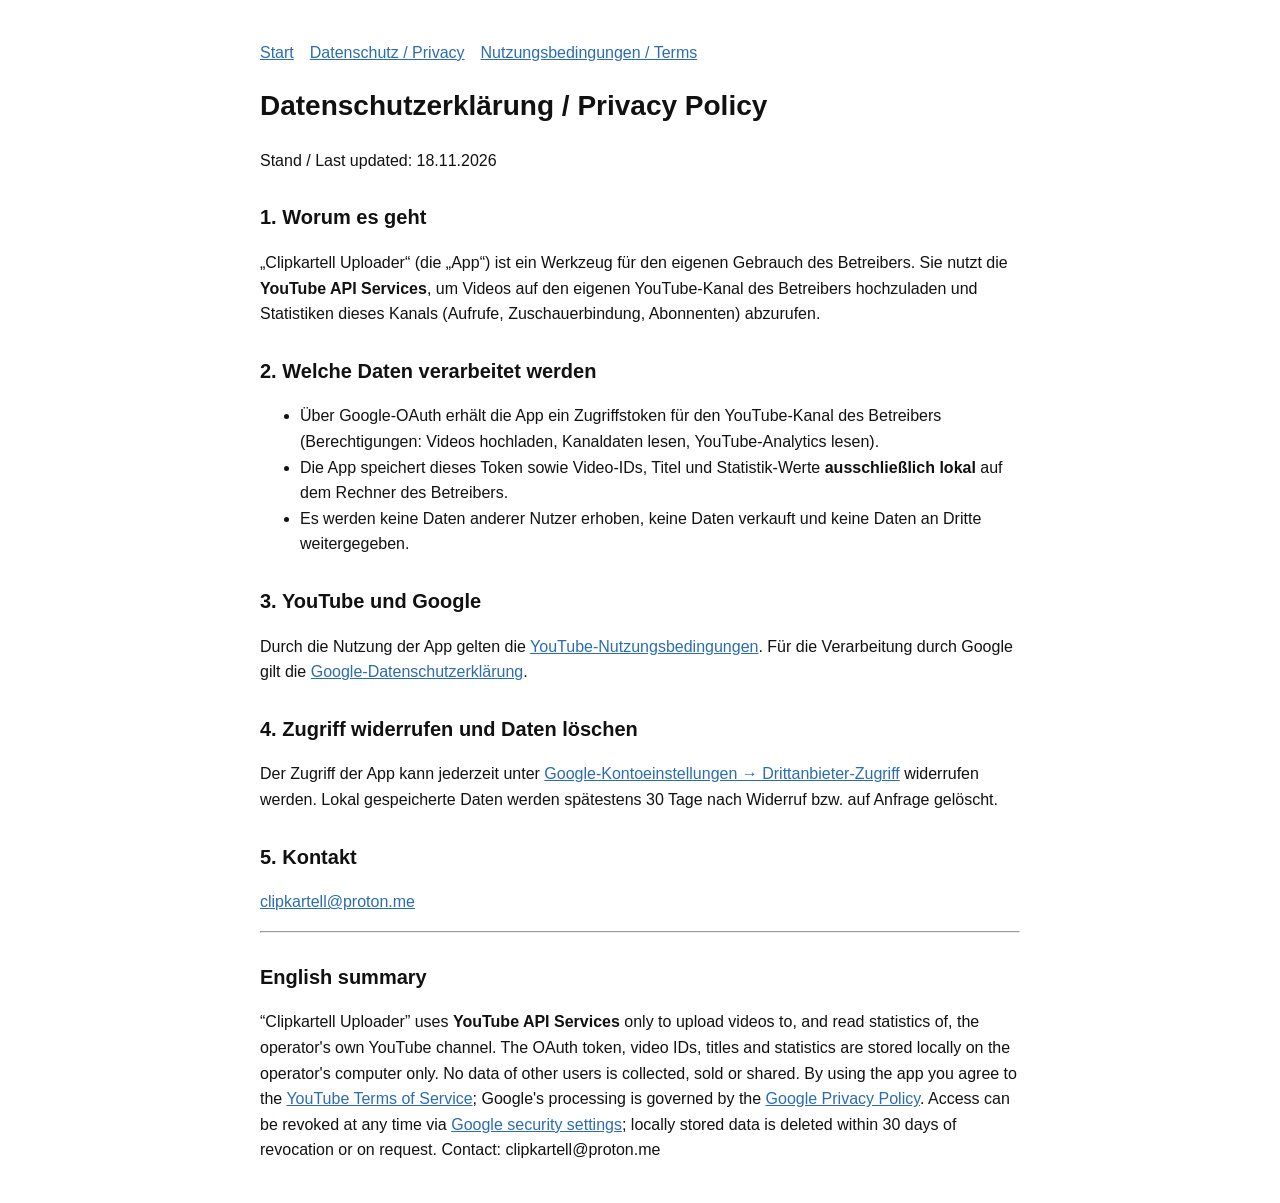
==== privacy.html @ 9aca3e97 "Add privacy policy page for Clipkartell Uploader" ====
<!DOCTYPE html><html lang="de"><head><meta charset="utf-8"><meta name="viewport" content="width=device-width,initial-scale=1">
<title>Datenschutz – Clipkartell</title><link rel="stylesheet" href="style.css"></head><body>
<nav><a href="index.html">Start</a><a href="privacy.html">Datenschutz / Privacy</a><a href="terms.html">Nutzungsbedingungen / Terms</a></nav>
<h1>Datenschutzerklärung / Privacy Policy</h1>
<p>Stand / Last updated: 18.11.2026</p>
<h2>1. Worum es geht</h2>
<p>„Clipkartell Uploader“ (die „App“) ist ein Werkzeug für den eigenen Gebrauch des Betreibers. Sie nutzt die <strong>YouTube API Services</strong>, um Videos auf den eigenen YouTube-Kanal des Betreibers hochzuladen und Statistiken dieses Kanals (Aufrufe, Zuschauerbindung, Abonnenten) abzurufen.</p>
<h2>2. Welche Daten verarbeitet werden</h2>
<ul>
<li>Über Google-OAuth erhält die App ein Zugriffstoken für den YouTube-Kanal des Betreibers (Berechtigungen: Videos hochladen, Kanaldaten lesen, YouTube-Analytics lesen).</li>
<li>Die App speichert dieses Token sowie Video-IDs, Titel und Statistik-Werte <strong>ausschließlich lokal</strong> auf dem Rechner des Betreibers.</li>
<li>Es werden keine Daten anderer Nutzer erhoben, keine Daten verkauft und keine Daten an Dritte weitergegeben.</li>
</ul>
<h2>3. YouTube und Google</h2>
<p>Durch die Nutzung der App gelten die <a href="https://www.youtube.com/t/terms">YouTube-Nutzungsbedingungen</a>. Für die Verarbeitung durch Google gilt die <a href="https://policies.google.com/privacy">Google-Datenschutzerklärung</a>.</p>
<h2>4. Zugriff widerrufen und Daten löschen</h2>
<p>Der Zugriff der App kann jederzeit unter <a href="https://security.google.com/settings/security/permissions">Google-Kontoeinstellungen → Drittanbieter-Zugriff</a> widerrufen werden. Lokal gespeicherte Daten werden spätestens 30 Tage nach Widerruf bzw. auf Anfrage gelöscht.</p>
<h2>5. Kontakt</h2>
<p><a href="mailto:clipkartell@proton.me">clipkartell@proton.me</a></p>
<hr>
<h2>English summary</h2>
<p>“Clipkartell Uploader” uses <strong>YouTube API Services</strong> only to upload videos to, and read statistics of, the operator's own YouTube channel. The OAuth token, video IDs, titles and statistics are stored locally on the operator's computer only. No data of other users is collected, sold or shared. By using the app you agree to the <a href="https://www.youtube.com/t/terms">YouTube Terms of Service</a>; Google's processing is governed by the <a href="https://policies.google.com/privacy">Google Privacy Policy</a>. Access can be revoked at any time via <a href="https://security.google.com/settings/security/permissions">Google security settings</a>; locally stored data is deleted within 30 days of revocation or on request. Contact: clipkartell@proton.me</p>
</body></html>
---- style.css ----
body{font-family:-apple-system,Segoe UI,Arial,sans-serif;max-width:760px;margin:40px auto;padding:0 20px;line-height:1.6;color:#111}
h1{font-size:28px}h2{font-size:20px;margin-top:28px}a{color:#2b6cb0}nav a{margin-right:16px}footer{margin-top:48px;font-size:14px;color:#666}
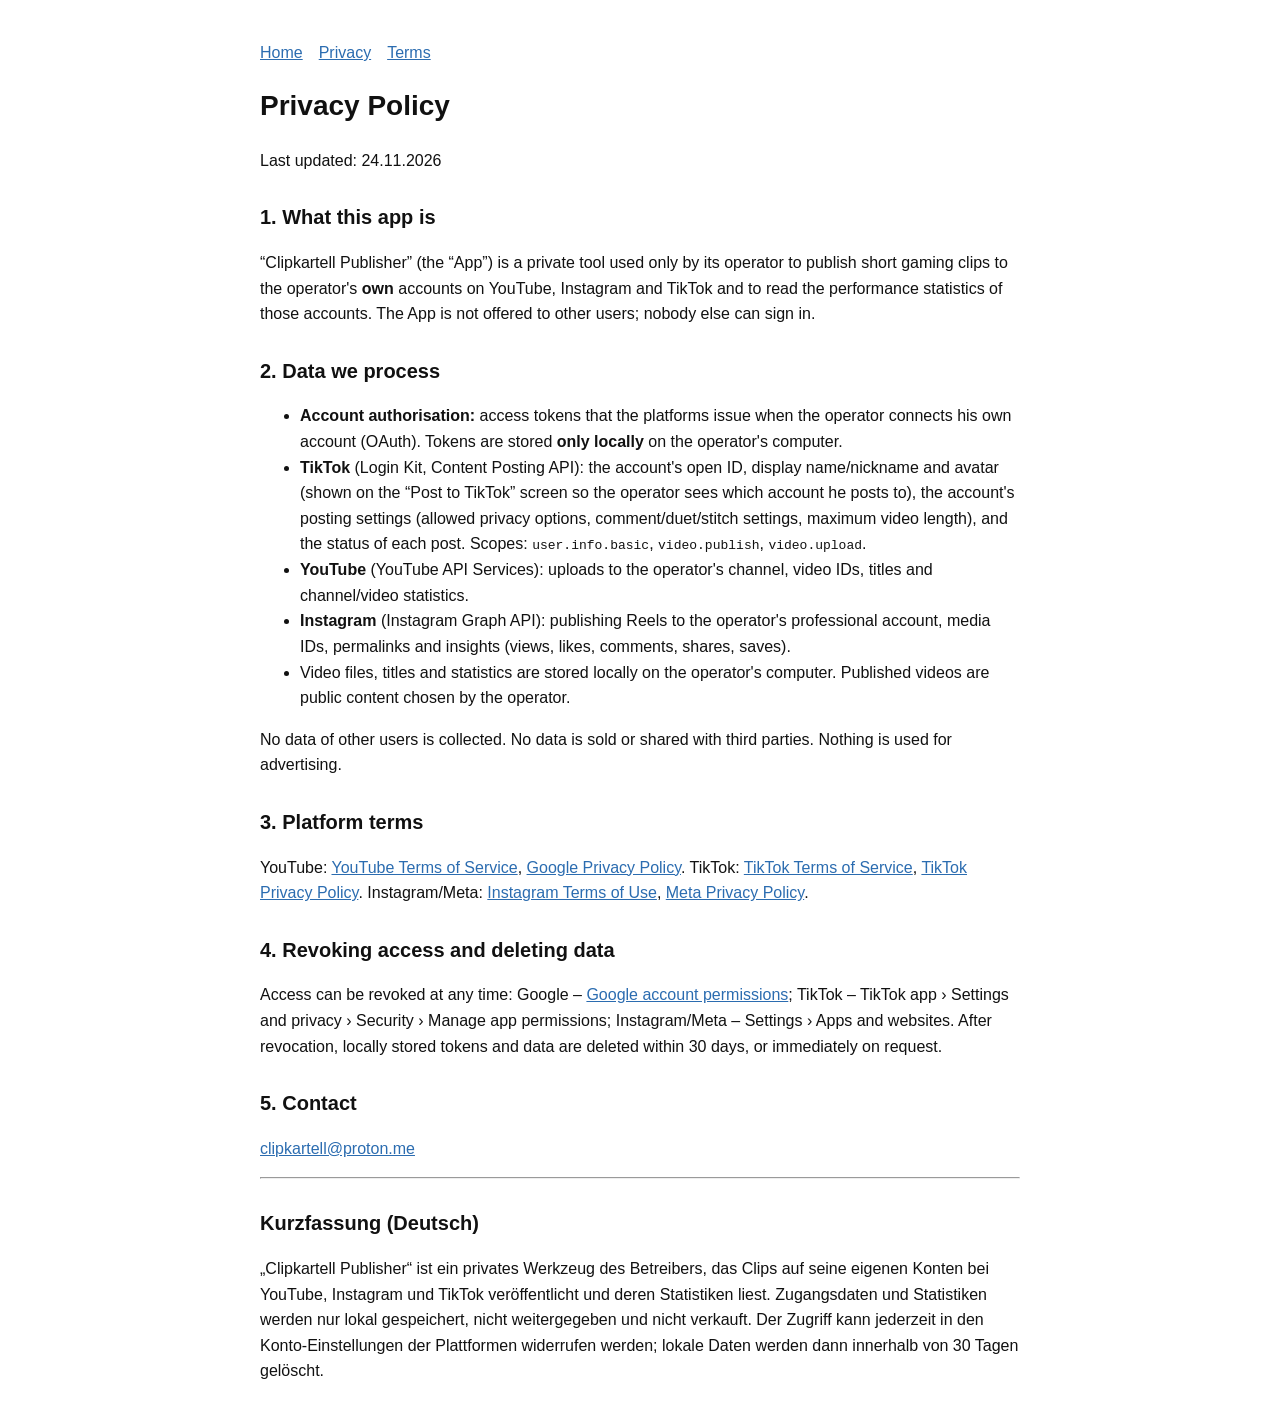
==== commit afd15ed8: "Privacy policy: add TikTok + Instagram" ====
--- a/privacy.html
+++ b/privacy.html
@@ -1,23 +1,26 @@
-<!DOCTYPE html><html lang="de"><head><meta charset="utf-8"><meta name="viewport" content="width=device-width,initial-scale=1">
-<title>Datenschutz – Clipkartell</title><link rel="stylesheet" href="style.css"></head><body>
-<nav><a href="index.html">Start</a><a href="privacy.html">Datenschutz / Privacy</a><a href="terms.html">Nutzungsbedingungen / Terms</a></nav>
-<h1>Datenschutzerklärung / Privacy Policy</h1>
-<p>Stand / Last updated: 18.11.2026</p>
-<h2>1. Worum es geht</h2>
-<p>„Clipkartell Uploader“ (die „App“) ist ein Werkzeug für den eigenen Gebrauch des Betreibers. Sie nutzt die <strong>YouTube API Services</strong>, um Videos auf den eigenen YouTube-Kanal des Betreibers hochzuladen und Statistiken dieses Kanals (Aufrufe, Zuschauerbindung, Abonnenten) abzurufen.</p>
-<h2>2. Welche Daten verarbeitet werden</h2>
+<!DOCTYPE html><html lang="en"><head><meta charset="utf-8"><meta name="viewport" content="width=device-width,initial-scale=1">
+<title>Privacy Policy – Clipkartell</title><link rel="stylesheet" href="style.css"></head><body>
+<nav><a href="index.html">Home</a><a href="privacy.html">Privacy</a><a href="terms.html">Terms</a></nav>
+<h1>Privacy Policy</h1>
+<p>Last updated: 24.11.2026</p>
+<h2>1. What this app is</h2>
+<p>“Clipkartell Publisher” (the “App”) is a private tool used only by its operator to publish short gaming clips to the operator's <strong>own</strong> accounts on YouTube, Instagram and TikTok and to read the performance statistics of those accounts. The App is not offered to other users; nobody else can sign in.</p>
+<h2>2. Data we process</h2>
 <ul>
-<li>Über Google-OAuth erhält die App ein Zugriffstoken für den YouTube-Kanal des Betreibers (Berechtigungen: Videos hochladen, Kanaldaten lesen, YouTube-Analytics lesen).</li>
-<li>Die App speichert dieses Token sowie Video-IDs, Titel und Statistik-Werte <strong>ausschließlich lokal</strong> auf dem Rechner des Betreibers.</li>
-<li>Es werden keine Daten anderer Nutzer erhoben, keine Daten verkauft und keine Daten an Dritte weitergegeben.</li>
+<li><strong>Account authorisation:</strong> access tokens that the platforms issue when the operator connects his own account (OAuth). Tokens are stored <strong>only locally</strong> on the operator's computer.</li>
+<li><strong>TikTok</strong> (Login Kit, Content Posting API): the account's open ID, display name/nickname and avatar (shown on the “Post to TikTok” screen so the operator sees which account he posts to), the account's posting settings (allowed privacy options, comment/duet/stitch settings, maximum video length), and the status of each post. Scopes: <code>user.info.basic</code>, <code>video.publish</code>, <code>video.upload</code>.</li>
+<li><strong>YouTube</strong> (YouTube API Services): uploads to the operator's channel, video IDs, titles and channel/video statistics.</li>
+<li><strong>Instagram</strong> (Instagram Graph API): publishing Reels to the operator's professional account, media IDs, permalinks and insights (views, likes, comments, shares, saves).</li>
+<li>Video files, titles and statistics are stored locally on the operator's computer. Published videos are public content chosen by the operator.</li>
 </ul>
-<h2>3. YouTube und Google</h2>
-<p>Durch die Nutzung der App gelten die <a href="https://www.youtube.com/t/terms">YouTube-Nutzungsbedingungen</a>. Für die Verarbeitung durch Google gilt die <a href="https://policies.google.com/privacy">Google-Datenschutzerklärung</a>.</p>
-<h2>4. Zugriff widerrufen und Daten löschen</h2>
-<p>Der Zugriff der App kann jederzeit unter <a href="https://security.google.com/settings/security/permissions">Google-Kontoeinstellungen → Drittanbieter-Zugriff</a> widerrufen werden. Lokal gespeicherte Daten werden spätestens 30 Tage nach Widerruf bzw. auf Anfrage gelöscht.</p>
-<h2>5. Kontakt</h2>
+<p>No data of other users is collected. No data is sold or shared with third parties. Nothing is used for advertising.</p>
+<h2>3. Platform terms</h2>
+<p>YouTube: <a href="https://www.youtube.com/t/terms">YouTube Terms of Service</a>, <a href="https://policies.google.com/privacy">Google Privacy Policy</a>. TikTok: <a href="https://www.tiktok.com/legal/terms-of-service">TikTok Terms of Service</a>, <a href="https://www.tiktok.com/legal/privacy-policy">TikTok Privacy Policy</a>. Instagram/Meta: <a href="https://help.instagram.com/581066165581870">Instagram Terms of Use</a>, <a href="https://privacycenter.instagram.com/policy">Meta Privacy Policy</a>.</p>
+<h2>4. Revoking access and deleting data</h2>
+<p>Access can be revoked at any time: Google – <a href="https://myaccount.google.com/permissions">Google account permissions</a>; TikTok – TikTok app › Settings and privacy › Security › Manage app permissions; Instagram/Meta – Settings › Apps and websites. After revocation, locally stored tokens and data are deleted within 30 days, or immediately on request.</p>
+<h2>5. Contact</h2>
 <p><a href="mailto:clipkartell@proton.me">clipkartell@proton.me</a></p>
 <hr>
-<h2>English summary</h2>
-<p>“Clipkartell Uploader” uses <strong>YouTube API Services</strong> only to upload videos to, and read statistics of, the operator's own YouTube channel. The OAuth token, video IDs, titles and statistics are stored locally on the operator's computer only. No data of other users is collected, sold or shared. By using the app you agree to the <a href="https://www.youtube.com/t/terms">YouTube Terms of Service</a>; Google's processing is governed by the <a href="https://policies.google.com/privacy">Google Privacy Policy</a>. Access can be revoked at any time via <a href="https://security.google.com/settings/security/permissions">Google security settings</a>; locally stored data is deleted within 30 days of revocation or on request. Contact: clipkartell@proton.me</p>
+<h2>Kurzfassung (Deutsch)</h2>
+<p>„Clipkartell Publisher“ ist ein privates Werkzeug des Betreibers, das Clips auf seine eigenen Konten bei YouTube, Instagram und TikTok veröffentlicht und deren Statistiken liest. Zugangsdaten und Statistiken werden nur lokal gespeichert, nicht weitergegeben und nicht verkauft. Der Zugriff kann jederzeit in den Konto-Einstellungen der Plattformen widerrufen werden; lokale Daten werden dann innerhalb von 30 Tagen gelöscht.</p>
 </body></html>
